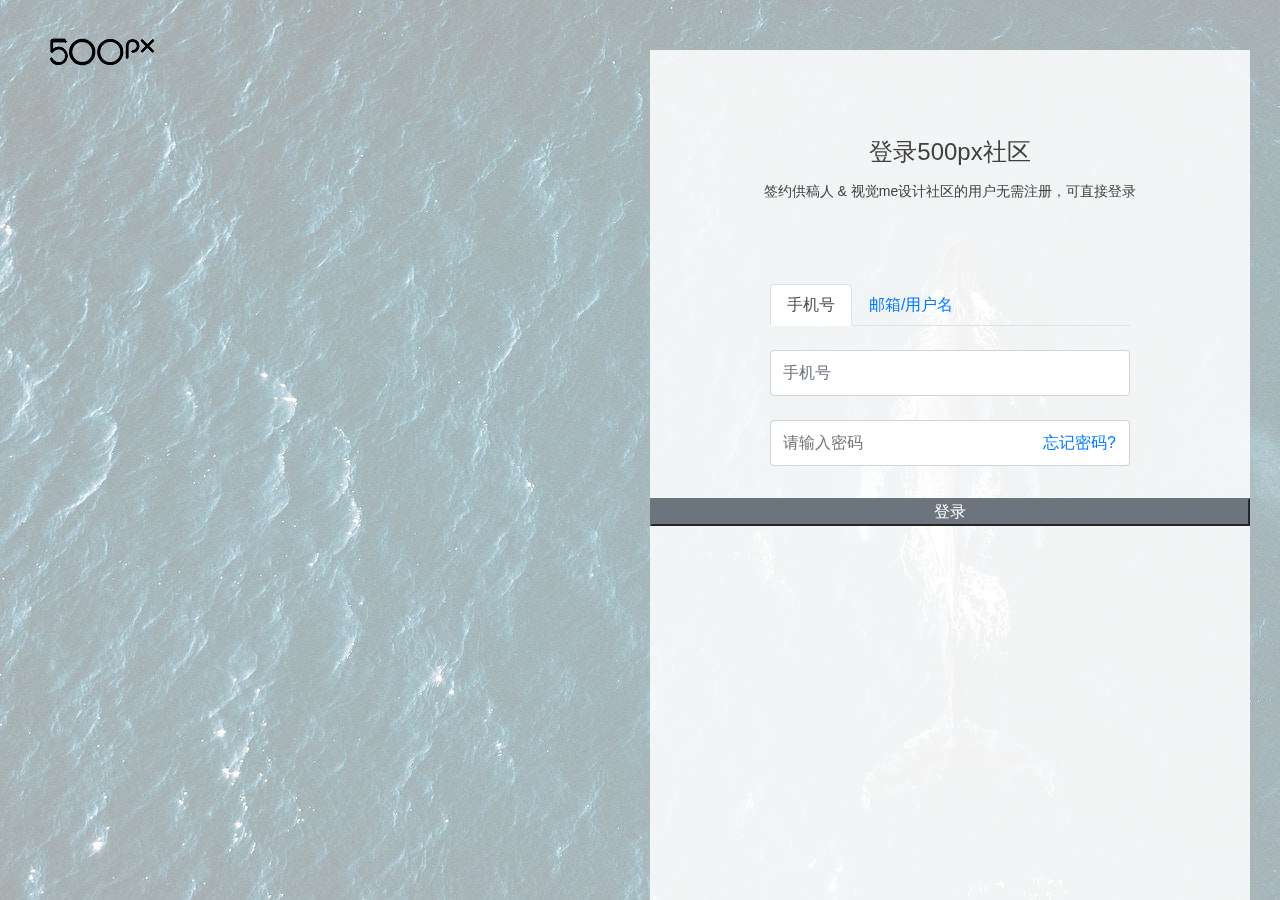
==== login.html @ e0ad9462 "首页index" ====
<html lang="en">
	<head>
		<meta charset="UTF-8">
		<title>Document</title>
		<meta name="viewport" content="width=device-width,initial-scale=1">
		<link rel="stylesheet" href="css/bootstrap.css">
		<script src="js/jquery.min.js"></script>
		<script src="js/popper.min.js"></script>
		<script src="js/bootstrap.min.js"></script>
		<style type="text/css">
			* {
				margin: 0;
				padding: 0;
			}

			#login {
				width: 100%;
				height: 100%;
				background-image: url(img/login/500px229526245_jpg!p5.jpg);
				position: fixed;
			}

			#login>div {
				width: 100%;
				height: 100%;
				background-color: rgba(255, 255, 255, 0.6);
				position: relative;
			}

			#login>div>div {
				width: 600px;
				height: 866px;
				background-color: rgba(255, 255, 255, 0.85);
				position: absolute;
				left: 650px;
				top: 50px;
			}

			.form-control {
				padding: 0.5rem,0.5rem;
				line-height: 2;
			}
			.outline_0{
				outline: 0;
			}
		</style>
	</head>
	<body>
		<div id="login">
			<div>
				<img src="img/login/500px%20(2).png" style="margin-left: 50px;">
				<div>
					<div style="height: 148px;color: #404040;margin-bottom: 86px;" class="text-center">
						<h2 style="padding-top: 90px;margin-bottom: 0; padding-bottom: 20px;font-size: 24px;font-weight: 500;line-height: 24px;">登录500px社区</h2>
						<p style="font-size: 14px;margin-bottom: 0; line-height: 14px;">签约供稿人 & 视觉me设计社区的用户无需注册，可直接登录</p>
					</div>
					<div style="margin: 0 120px; height: 214px;">
						<ul class="nav nav-tabs">
							<li class="nav-item"><a data-toggle="tab" class="nav-link active" href="#d1">手机号</a></li>
							<li class="nav-item"><a data-toggle="tab" class="nav-link" href="#d2">邮箱/用户名</a></li>
						</ul>
						<div class="tab-content mt-4">
							<div id="d1" class="tab-pane active">
								<input type="text" class="form-control" placeholder="手机号">
							</div>
							<div id="d2" class="tab-pane">
								<input type="text" class="form-control" placeholder="邮箱/用户名">
							</div>
						</div>
						<div class="mt-4 d-flex form-control">
							<div style="width: 260px;">
								<input type="password" class="border-0 w-100 outline_0" placeholder="请输入密码"/>
							</div>
							<div ><a href="#">忘记密码?</a></div>
						</div>
					</div>
					<div>
						<button type="button" class="btn-block btn-secondary">登录</button>
					</div>
				</div>
			</div>
		</div>
	</body>
</html>
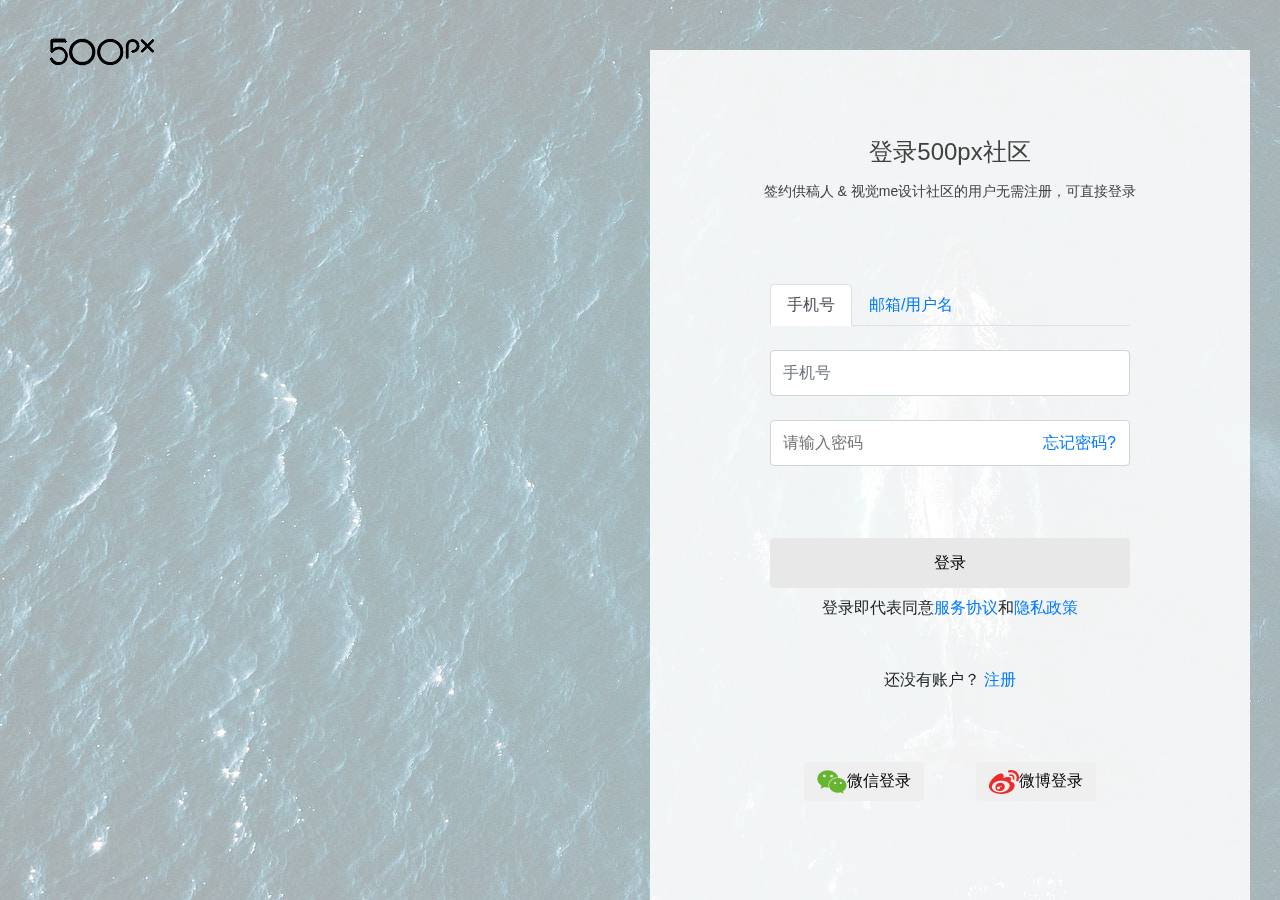
==== commit d9c04d1c: "项目最终版" ====
--- a/login.html
+++ b/login.html
@@ -8,7 +8,7 @@
 		<script src="js/popper.min.js"></script>
 		<script src="js/bootstrap.min.js"></script>
 		<style type="text/css">
-			* {
+		 	* {
 				margin: 0;
 				padding: 0;
 			}
@@ -42,6 +42,37 @@
 			}
 			.outline_0{
 				outline: 0;
+			} 
+			#btn_1{
+				width: 360px;
+				height: 50px;
+				margin: 0 120px;
+				text-align: center;
+				line-height: 50px;
+				margin-top: 40px;
+			}
+			#btn_1>a{
+				height: 50px;
+				background-color: #e8e8e8;
+				border: 0;outline: 0;
+				color: #000000;
+				border-radius: 4px;
+			}
+			#btn_1>a:hover{
+				color: #fff;
+				background-color: #0099e5;
+				border: 0;outline: 0;
+				text-decoration: none;
+			}
+			.res_1{
+				width: 360px;
+				margin: 0 120px;
+				text-align: center;
+			}
+			.res_2{
+				width: 366px;
+				margin: 70px 117px;
+				text-align: center;
 			}
 		</style>
 	</head>
@@ -74,8 +105,21 @@
 							<div ><a href="#">忘记密码?</a></div>
 						</div>
 					</div>
-					<div>
-						<button type="button" class="btn-block btn-secondary">登录</button>
+					<div id="btn_1">
+						<a href="#" class="btn-block">登录</a>
+					</div>
+					<div class="res_1 mt-2">
+						登录即代表同意<a href="#">服务协议</a>和<a href="#">隐私政策</a>
+					</div>
+					<div class="res_1 mt-5">
+							还没有账户？
+						<span>
+								<a href="#">注册</a>
+						</span>
+					</div>
+					<div class="res_2">
+						<button type="button" class="btn mr-5"><img src="img/login/zhuce_5%2520(1).png" >微信登录</button>
+						<button type="button" class="btn"><img src="img/login/zhuce_4.png" >微博登录</button>
 					</div>
 				</div>
 			</div>
